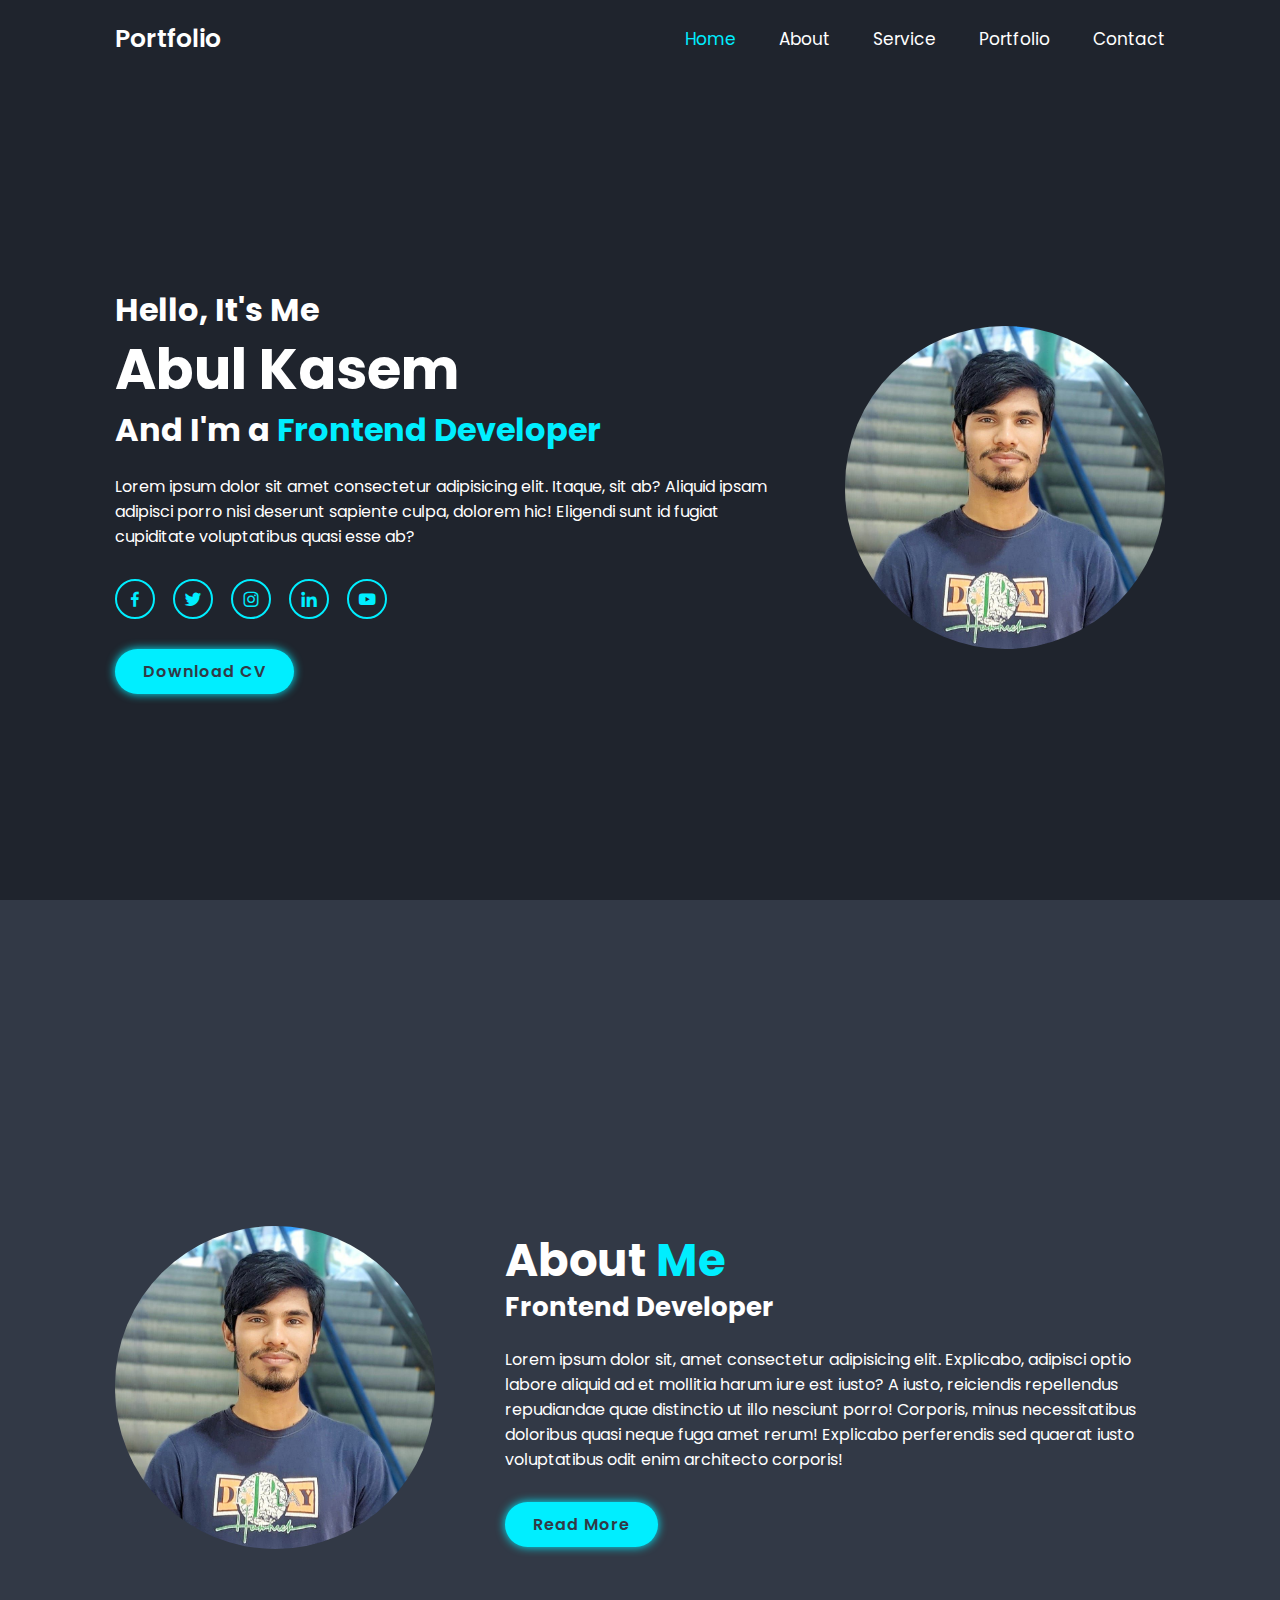
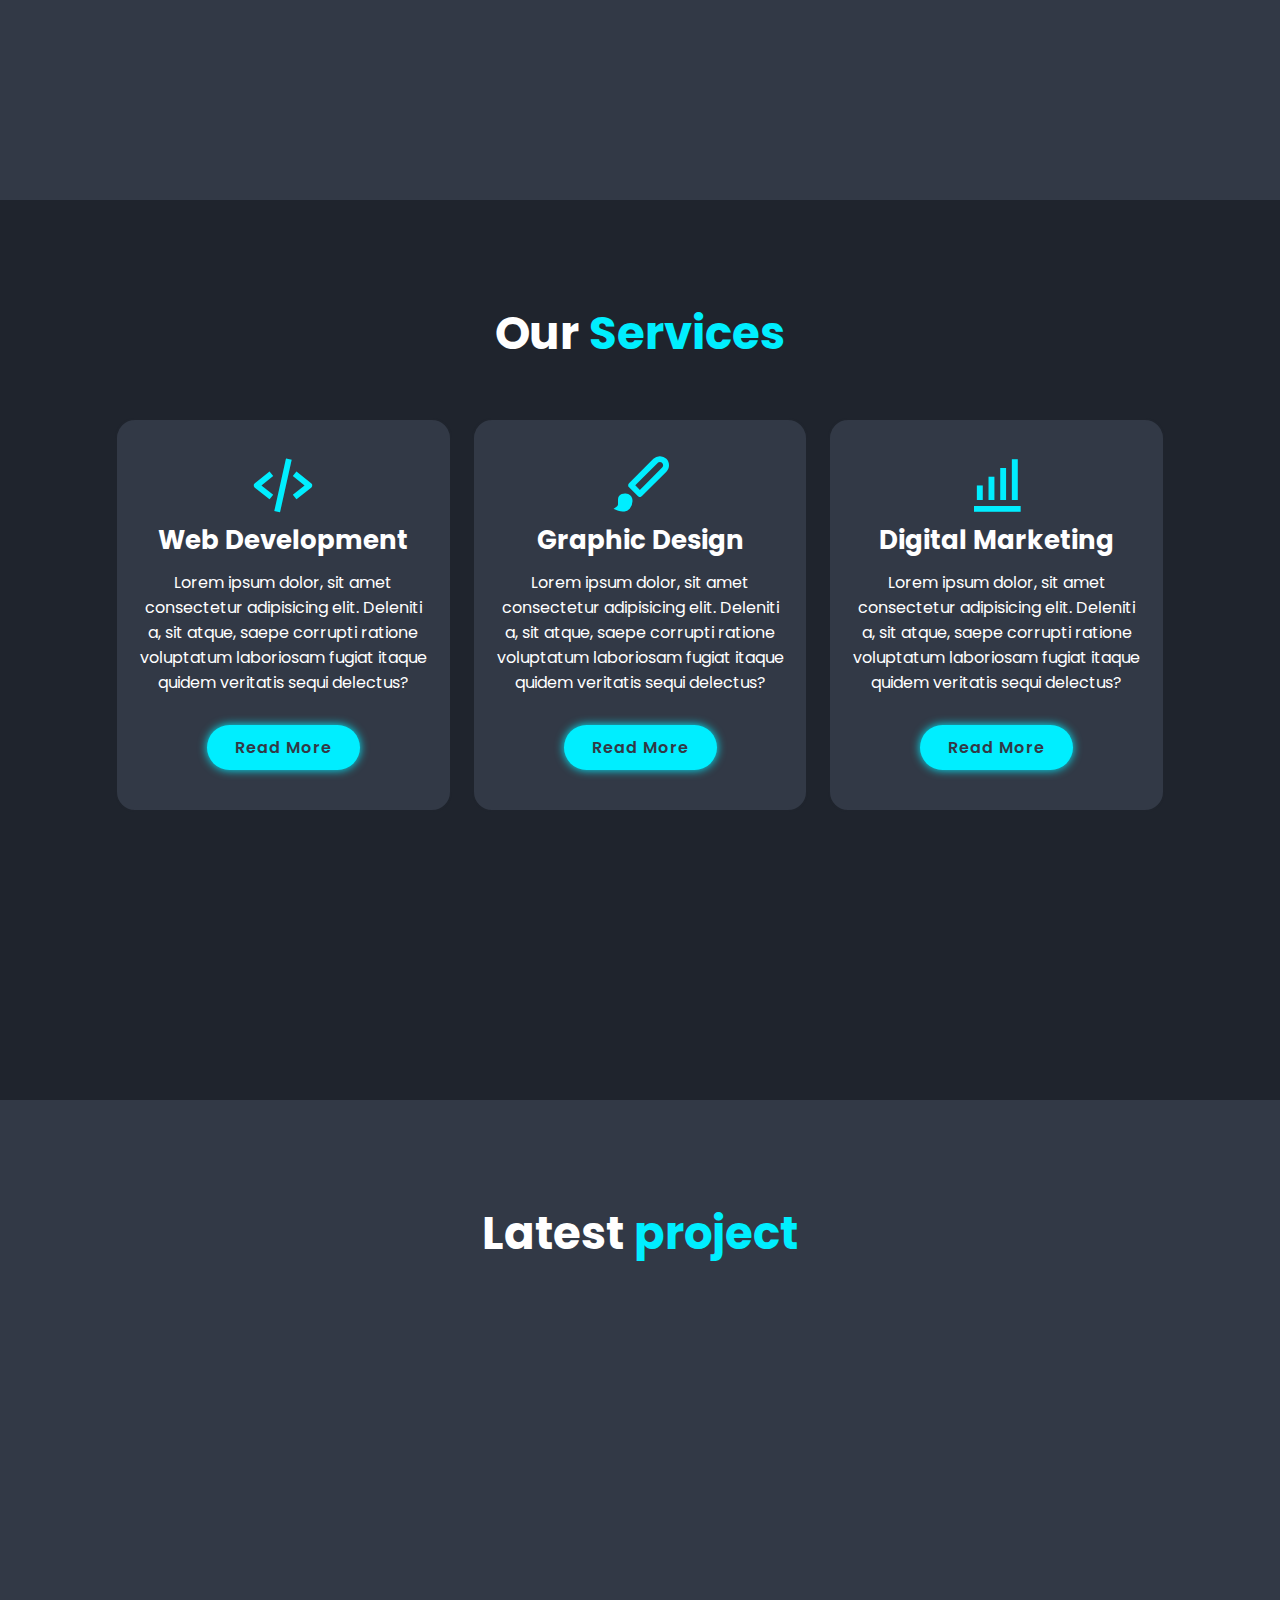
==== index.html @ 125b9fc6 "first commit" ====
<!DOCTYPE html>
<html lang="en">
<head>
    <meta charset="UTF-8">
    <meta http-equiv="X-UA-Compatible" content="IE=edge">
    <meta name="viewport" content="width=device-width, initial-scale=1.0">
    <title>Personel portfolio</title>

    <!-- box icons -->
    <link href='https://unpkg.com/boxicons@2.1.4/css/boxicons.min.css' rel='stylesheet'>

    <!-- custom css -->
    <link rel="stylesheet" href="style9.css">

</head>
<body>
    <!-- header design -->
    <header class="header">
        <a href="#" class="logo">Portfolio</a>

        <i class='bx bx-menu' id="menu-icon"></i>

        <nav class="navbar">
            <a href="#home" class="active">Home</a>
            <a href="#about">About</a>
            <a href="#service">Service</a>
            <a href="#portfolio">Portfolio</a>
            <a href="#contact">Contact</a>
        </nav>
    </header>

    <!-- home section design -->
    <section class="home" id="home">
        <div class="home-content">
            <h3>Hello, It's Me</h3>
            <h1>Abul Kasem</h1>
            <h3>And I'm a <span>Frontend Developer</span></h3>
            <p>Lorem ipsum dolor sit amet consectetur adipisicing elit. Itaque, sit ab? Aliquid ipsam adipisci porro nisi deserunt sapiente culpa, dolorem hic! Eligendi sunt id fugiat cupiditate voluptatibus quasi esse ab?</p>
            <div class="social-media">
                <a href="#"><i class='bx bxl-facebook' ></i></a>
                <a href="#"><i class='bx bxl-twitter' ></i></a>
                <a href="#"><i class='bx bxl-instagram' ></i></a>
                <a href="#"><i class='bx bxl-linkedin' ></i></a>
                <a href="#"><i class='bx bxl-youtube' ></i></a>
            </div>
            <a href="#" class="btn">Download CV</a>
        </div>
        <div class="home-img">
            <img src="./306237966_1467800873688028_8388050984321677522_n.jpg" alt="">
        </div>
    </section>

    <!-- about section design -->
    <section class="about" id="about">
        <div class="about-img">
            <img src="./306237966_1467800873688028_8388050984321677522_n.jpg" alt="">
        </div>

        <div class="about-content">
            <h2 class="heading">About <span>Me</span></h2>
            <h3>Frontend Developer</h3>
            <p>Lorem ipsum dolor sit, amet consectetur adipisicing elit. Explicabo, adipisci optio labore aliquid ad et mollitia harum iure 
                est iusto? A iusto, reiciendis repellendus repudiandae quae distinctio ut illo nesciunt porro! Corporis, minus necessitatibus doloribus quasi neque fuga amet rerum! Explicabo perferendis sed quaerat iusto voluptatibus odit enim architecto corporis!</p>
            <a href="#" class="btn">Read More</a>
        </div>
    </section>

    <!-- service section design -->
    <section class="services" id="services">
        <h2 class="heading">Our <span>Services</span></h2>

        <div class="services-container">

            <div class="services-box">
                <i class='bx bx-code-alt' ></i>
                <h3>Web Development</h3>
                <p>Lorem ipsum dolor, sit amet consectetur adipisicing elit. Deleniti a, sit atque, saepe corrupti ratione voluptatum
                     laboriosam fugiat itaque quidem veritatis sequi delectus?</p>
                <a href="#" class="btn">Read More</a>   
            </div>

            <div class="services-box">
                <i class='bx bxs-paint' ></i>
                <h3>Graphic Design</h3>
                <p>Lorem ipsum dolor, sit amet consectetur adipisicing elit. Deleniti a, sit atque, saepe corrupti ratione voluptatum
                     laboriosam fugiat itaque quidem veritatis sequi delectus?</p>
                <a href="#" class="btn">Read More</a>   
            </div>

            <div class="services-box">
                <i class='bx bx-bar-chart-alt' ></i>
                <h3>Digital Marketing</h3>
                <p>Lorem ipsum dolor, sit amet consectetur adipisicing elit. Deleniti a, sit atque, saepe corrupti ratione voluptatum
                     laboriosam fugiat itaque quidem veritatis sequi delectus?</p>
                <a href="#" class="btn">Read More</a>   
            </div>
        </div>
    </section>

    <!-- portfolio section design -->
    <section class="portfolio" id="portfolio">
        <h2 class="heading">Latest <span>project</span></h2>
        
        <div class="portfolio-container">
            <div class="portfolio-box">
                <img src="https://th.bing.com/th/id/OIP.fJmuQcNaQjPGnRfxRtY9NwAAAA?pid=ImgDet&rs=1" alt="">
                <div class="portfolio-layer">
                    <h4>Web Design</h4>
                    <p>Lorem ipsum dolor sit amet consectetur, adipisicing elit. Harum magni laboriosam sint animi minima ullam ea qui fugiat error minus, iste ad odio soluta adipisci quae eaque, distinctio sed voluptatem suscipit? Eius, nesciunt.</p>

                    <a href="#"><i class='bx bx-link-external' ></i></a>
                </div>
            </div>

            <div class="portfolio-box">
                <img src="https://d3h2k7ug3o5pb3.cloudfront.net/image/2020-12-07/467efd10-3862-11eb-bcbe-7daa1ab28fd4.jpg" alt="">
                <div class="portfolio-layer">
                    <h4>Web Design</h4>
                    <p>Lorem ipsum dolor sit amet consectetur, adipisicing elit. Harum magni laboriosam sint animi minima ullam ea qui fugiat error minus, iste ad odio soluta adipisci quae eaque, distinctio sed voluptatem suscipit? Eius, nesciunt.</p>

                    <a href="#"><i class='bx bx-link-external' ></i></a>
                </div>
            </div>

            <div class="portfolio-box">
                <img src="https://elements-cover-images-0.imgix.net/542abb4e-7af8-4e3f-9188-2a64f6113d35?auto=compress%2Cformat&fit=max&w=900&s=7b97924a901b50ebc887dae308491111" alt="">
                <div class="portfolio-layer">
                    <h4>Web Design</h4>
                    <p>Lorem ipsum dolor sit amet consectetur, adipisicing elit. Harum magni laboriosam sint animi minima ullam ea qui fugiat error minus, iste ad odio soluta adipisci quae eaque, distinctio sed voluptatem suscipit? Eius, nesciunt.</p>

                    <a href="#"><i class='bx bx-link-external' ></i></a>
                </div>
            </div>

            <div class="portfolio-box">
                <img src="https://mir-s3-cdn-cf.behance.net/project_modules/max_1200/77b5b783911401.5d4b03c198716.png" alt="">
                <div class="portfolio-layer">
                    <h4>Web Design</h4>
                    <p>Lorem ipsum dolor sit amet consectetur, adipisicing elit. Harum magni laboriosam sint animi minima ullam ea qui fugiat error minus, iste ad odio soluta adipisci quae eaque, distinctio sed voluptatem suscipit? Eius, nesciunt.</p>

                    <a href="#"><i class='bx bx-link-external' ></i></a>
                </div>
            </div>

            <div class="portfolio-box">
                <img src="https://cdn.dribbble.com/users/418188/screenshots/5415582/designer_portfolio_website_tubik_4x.png" alt="">
                <div class="portfolio-layer">
                    <h4>Web Design</h4>
                    <p>Lorem ipsum dolor sit amet consectetur, adipisicing elit. Harum magni laboriosam sint animi minima ullam ea qui fugiat error minus, iste ad odio soluta adipisci quae eaque, distinctio sed voluptatem suscipit? Eius, nesciunt.</p>

                    <a href="#"><i class='bx bx-link-external' ></i></a>
                </div>
            </div>

            <div class="portfolio-box">
                <img src="https://th.bing.com/th/id/OIP.NWDLXyjPs8zImWTSZq9cIAHaIr?pid=ImgDet&rs=1" alt="">
                <div class="portfolio-layer">
                    <h4>Web Design</h4>
                    <p>Lorem ipsum dolor sit amet consectetur, adipisicing elit. Harum magni laboriosam sint animi minima ullam ea qui fugiat error minus, iste ad odio soluta adipisci quae eaque, distinctio sed voluptatem suscipit? Eius, nesciunt.</p>

                    <a href="#"><i class='bx bx-link-external' ></i></a>
                </div>
            </div>
        </div>
    </section>

    <!-- custom js -->
    <script src="script3.js"></script>
</body>
</html>
---- style9.css ----
@import url('https://fonts.googleapis.com/css2?family=poppins:wght@300;400;500;600;700;800;900&display=swap');

* {
    margin: 0;
    padding: 0;
    box-sizing: border-box;
    text-decoration: none;
    border: none;
    outline: none;
    scroll-behavior: smooth;
    font-family: 'poppins', sans-serif;
}

:root {
    --bg-color:#1f242d;
    --second-bg-color: #323946;
    --text-color: #fff;
    --main-color: #0ef;
}

html {
    font-size: 62.5%;
    overflow-x: hidden;
}

body {
    background: var(--bg-color);
    color: var(--text-color);
}

section {
    min-height: 100vh;
    padding: 10rem 9% 2rem;
}

.header {
    position: fixed;
    top: 0;
    left: 0;
    width: 100%;
    padding: 2rem 9%;
    background: var(--bg-color);
    display: flex;
    justify-content: space-between;
    align-items: center;
    z-index: 100;
}

.logo {
    font-size: 2.5rem;
    color: var(--text-color);
    font-weight: 600;
    cursor: default;
}

.navbar a {
    font-size: 1.7rem;
    color: var(--text-color);
    margin-left: 4rem;
    transition: .3s;
}

.navbar a:hover,
.navbar a.active {
    color: var(--main-color);
}

#menu-icon {
    font-size: 3.6rem;
    color: var(--text-color);
    display: none;
}

.home {
    display: flex;
    justify-content: center;
    align-items: center;
}

.home-img img {
    width: 25vw;
    margin-left: 50px;
    border: 1px solid none;
    border-radius: 500px;
}

.home-content h3 {
    font-size: 3.2rem;
    font-weight: 700;
}

.home-content h3:nth-of-type(2) {
    margin-bottom: 2rem;
}

span {
    color: var(--main-color);
}

.home-content h1 {
    font-size: 5.6rem;
    font-weight: 700;
    line-height: 1.3;
}

.home-content p {
    font-size: 1.6rem;
}

.social-media a {
    display: inline-flex;
    justify-content: center;
    align-items: center;
    width: 4rem;
    height: 4rem;
    border: .2rem solid var(--main-color);
    border-radius: 50%;
    font-size: 2rem;
    color: var(--main-color);
    margin: 3rem 1.5rem 3rem 0;
    transition: .5s ease;
    background: transparent;
}

.social-media a:hover {
    background: var(--main-color);
    color: var(--second-bg-color);
    box-shadow: 0 0 1rem var(--main-color);
}

.btn {
    display: inline-block;
    padding: 1rem 2.8rem;
    background: var(--main-color);
    border-radius: 4rem;
    box-shadow: 0 0 1rem var(--main-color);
    font-size: 1.6rem;
    color: var(--second-bg-color);
    letter-spacing: .1rem;
    font-weight: 600;
    transition: .5s ease;
}

.btn:hover {
    box-shadow: none;
}

.about {
    display: flex;
    justify-content: center;
    align-items: center;
    gap: 2rem;
    background: var(--second-bg-color);
}

.about-img img {
    width: 25vw;
    margin-right: 50px;
    border: 1px solid none;
    border-radius: 500px;
}

.heading {
    text-align: center;
    font-size: 4.5rem;
}

.about-content h2 {
    text-align: left;
    line-height: 1.2;
}

.about-content h3 {
    font-size: 2.6rem;
}

.about-content p {
    font-size: 1.6rem;
    margin: 2rem 0 3rem;
}

.services h2 {
    margin-bottom: 5rem;
}

.services-container {
    display: flex;
    justify-content: center;
    align-items: center;
    flex-wrap: wrap;
    gap: 2rem;
}

.services-container .services-box {
    flex: 1 1 30rem;
    background: var(--second-bg-color);
    padding: 3rem 2rem 4rem;
    border-radius: 2rem;
    text-align: center;
    border: .2rem solid var(--bg-color);
    transition: .5s ease;
}

.services-container .services-box:hover {
    border-color: var(--main-color);
    transform: scale(1.02);
}

.services-box i {
    font-size: 7rem;
    color: var(--main-color);
}

.services-box h3 {
    font-size: 2.6rem;
}

.services-box p {
    font-size: 1.6rem;
    margin: 1rem 0 3rem;
}

.portfolio {
    background: var(--second-bg-color);
}

.portfolio h2 {
    margin-bottom: 4rem;
}

.portfolio-container {
    display: grid;
    grid-template-columns: repeat(3, 1fr);
    align-items: center;
    gap: 2.5rem;
}

.portfolio-container .portfolio-box {
    position: relative;
    border-radius: 2rem;
    box-shadow: 0 0 1rem var(--bg-color);
    overflow: hidden;
    display: flex;
}

.portfolio-box img {
    width: 100%;
}

.portfolio-box .portfolio-layer {
    position: absolute;
    bottom: 0;
    left: 0;
    width: 100%;
    height: 100%;
    background: linear-gradient(rgba(0, 0, 0, 1), var(--main-color));
    display: flex;
    justify-content: center;
    align-items: center;
    flex-direction: column;
    text-align: center;
    padding: 0 4rem;
}

.portfolio-layer h4 {
    font-size: 3rem;
}
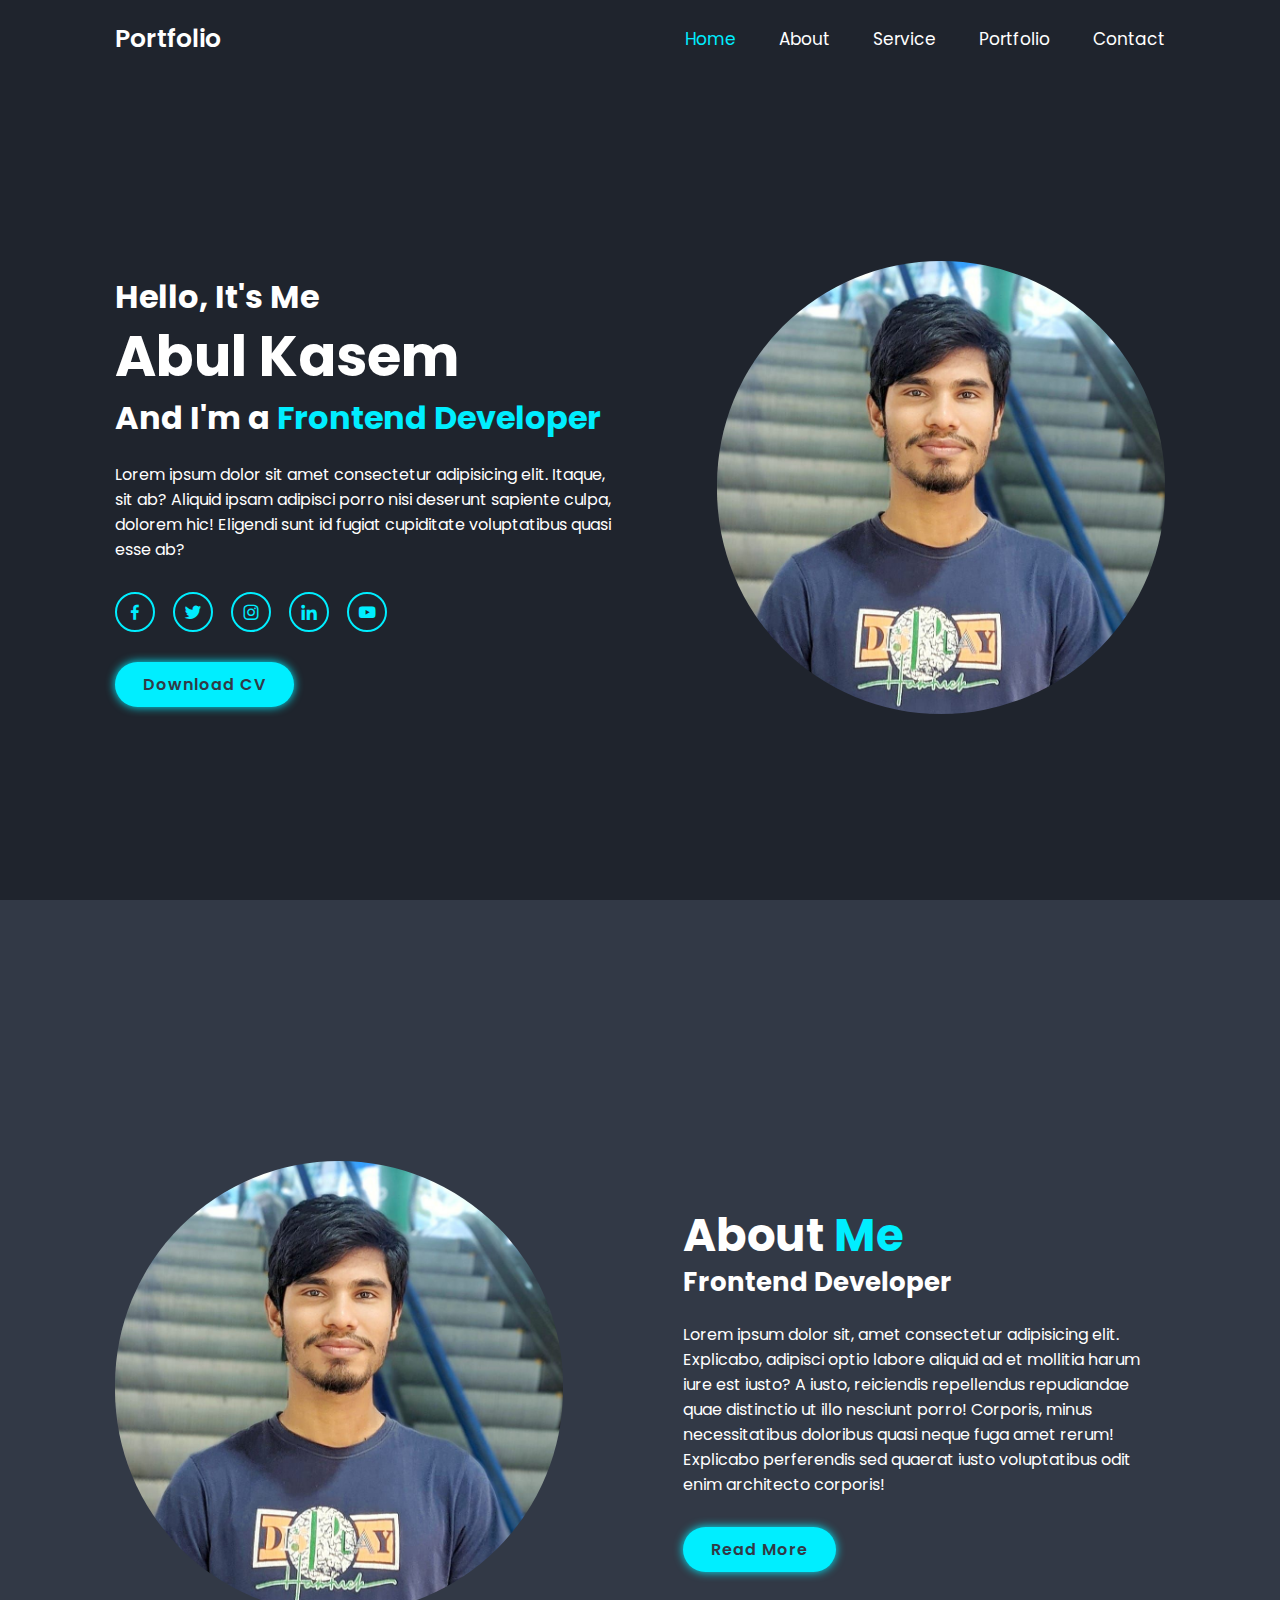
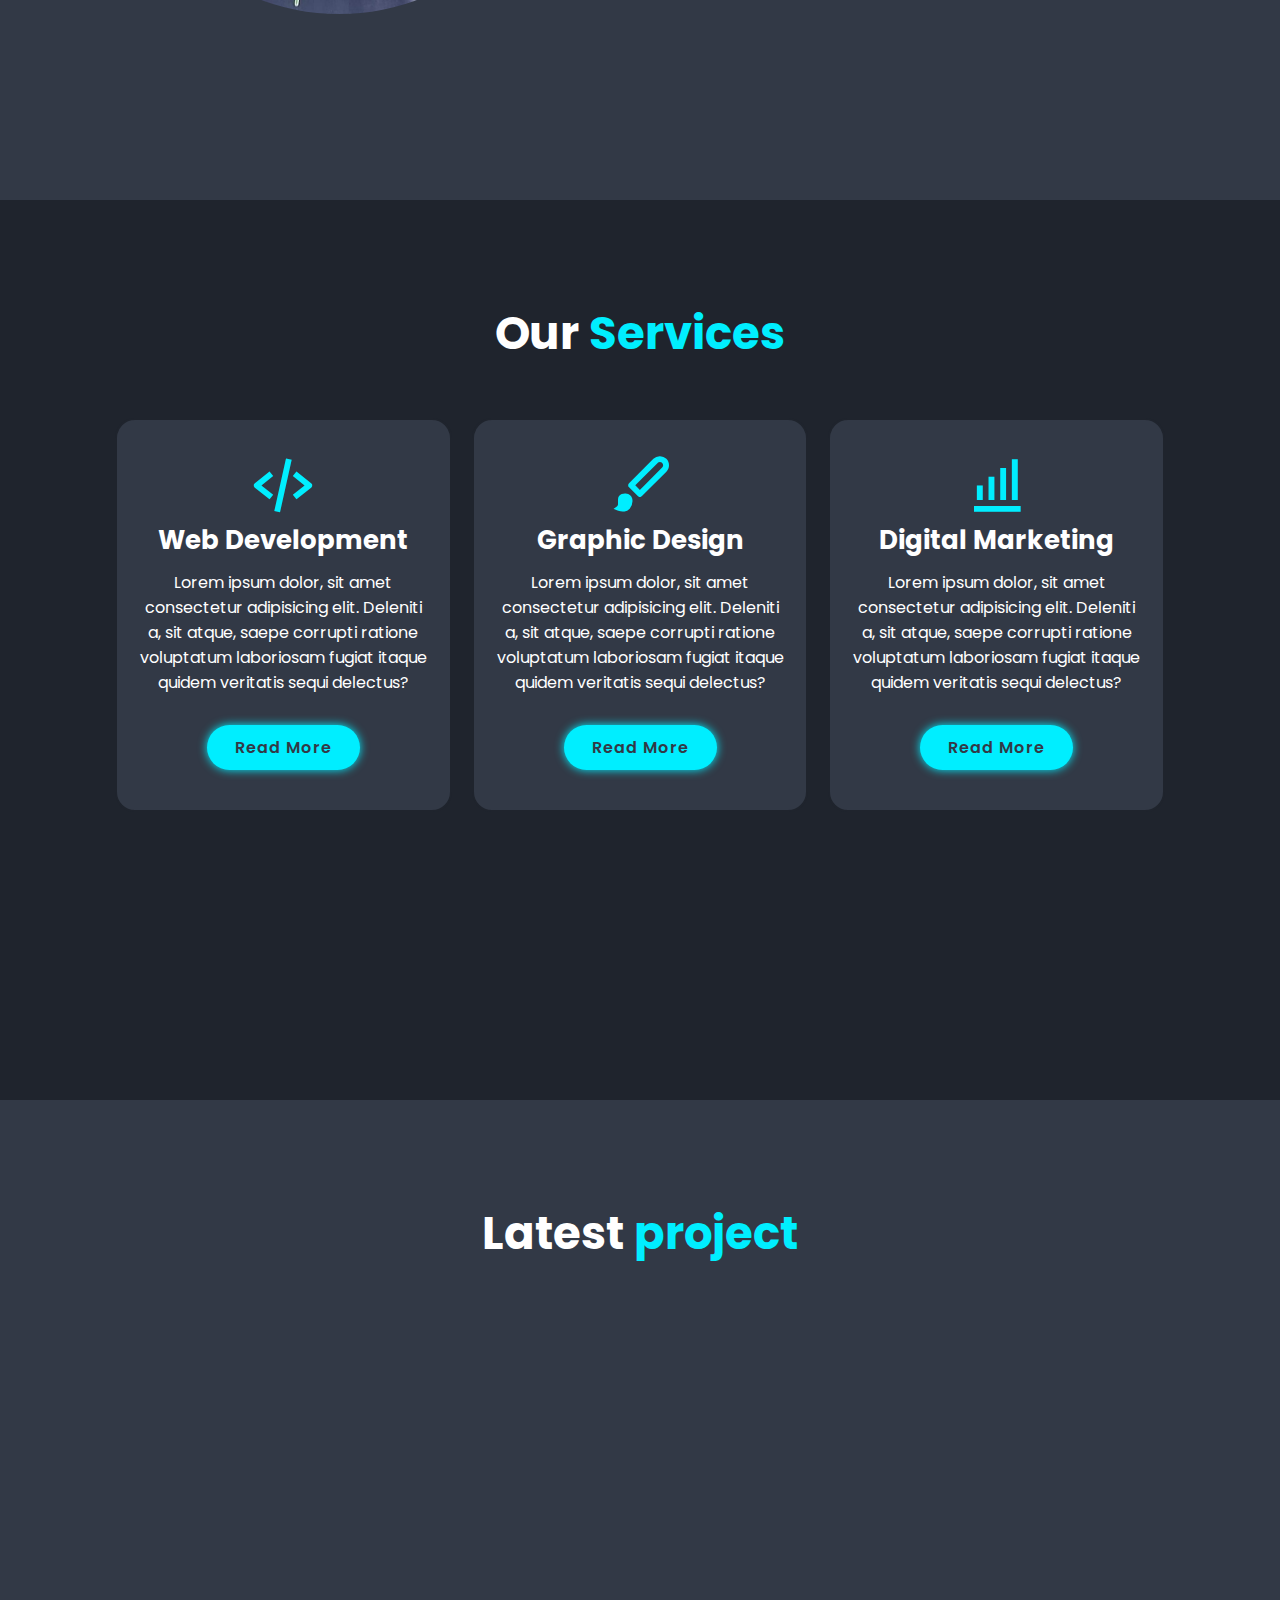
==== commit c543a3e1: "submit" ====
--- a/index.html
+++ b/index.html
@@ -39,7 +39,7 @@
             <div class="social-media">
                 <a href="#"><i class='bx bxl-facebook' ></i></a>
                 <a href="#"><i class='bx bxl-twitter' ></i></a>
-                <a href="#"><i class='bx bxl-instagram' ></i></a>
+                <a href="#"><i class='bx bxl-instagram'></i></a>
                 <a href="#"><i class='bx bxl-linkedin' ></i></a>
                 <a href="#"><i class='bx bxl-youtube' ></i></a>
             </div>
--- a/style9.css
+++ b/style9.css
@@ -78,8 +78,8 @@
 }
 
 .home-img img {
-    width: 25vw;
-    margin-left: 50px;
+    width: 35vw;
+    margin-left: 100px;
     border: 1px solid none;
     border-radius: 500px;
 }
@@ -154,8 +154,8 @@
 }
 
 .about-img img {
-    width: 25vw;
-    margin-right: 50px;
+    width: 35vw;
+    margin-right: 100px;
     border: 1px solid none;
     border-radius: 500px;
 }
